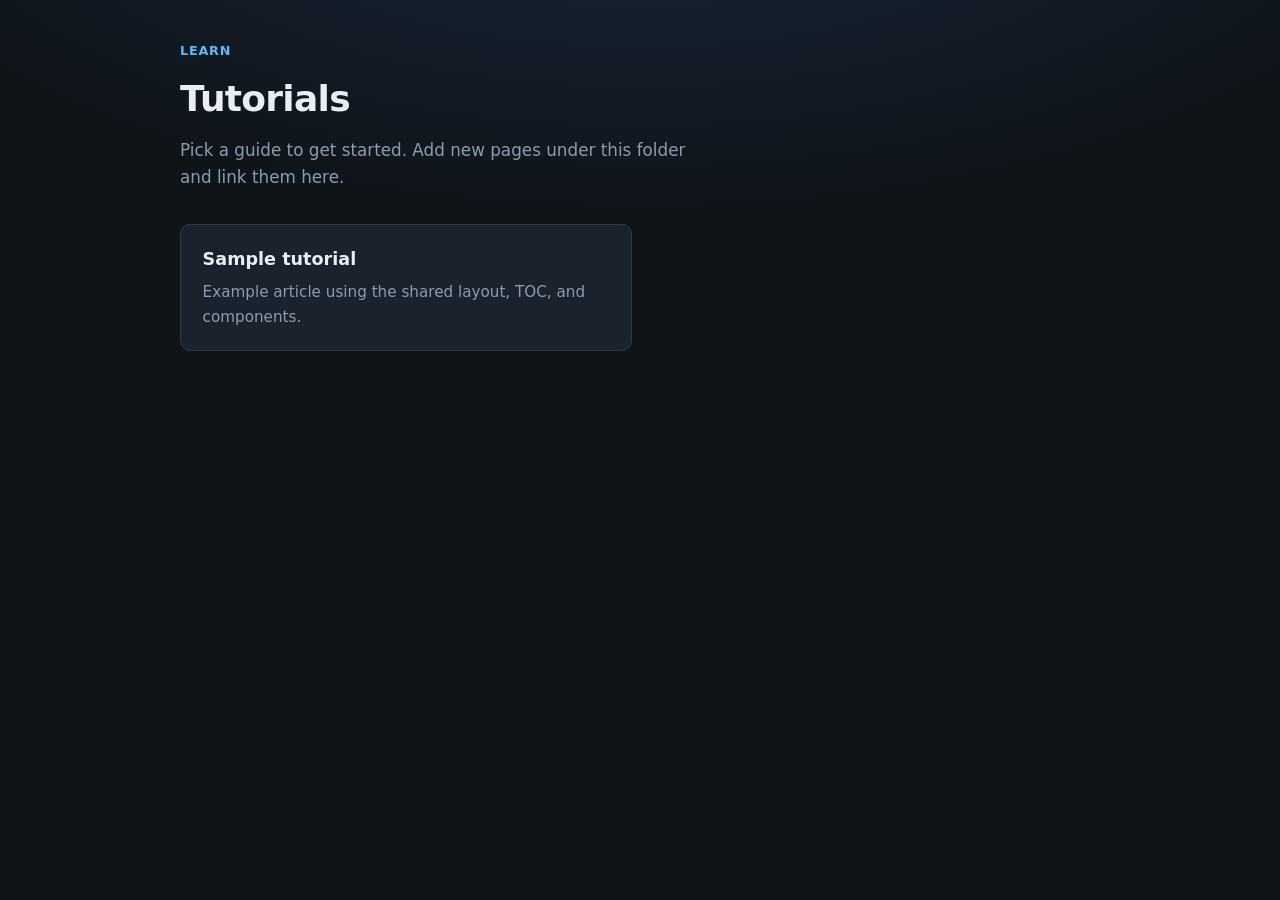
==== tutorial/index.html @ ce8169f1 "Add Adding frame work to started a webpage build." ====
<!DOCTYPE html>
<html lang="en">
  <head>
    <meta charset="utf-8" />
    <meta name="viewport" content="width=device-width, initial-scale=1" />
    <title>Tutorials — Deck Builder</title>
    <link rel="stylesheet" href="css/tutorial.css" />
  </head>
  <body class="tutorial-body">
    <div class="tutorial-hub">
      <p class="tutorial-eyebrow">Learn</p>
      <h1>Tutorials</h1>
      <p class="lede">
        Pick a guide to get started. Add new pages under this folder and link them here.
      </p>
      <div class="tutorial-cards">
        <a class="tutorial-card" href="sample.html">
          <h2>Sample tutorial</h2>
          <p>Example article using the shared layout, TOC, and components.</p>
        </a>
      </div>
    </div>
  </body>
</html>
---- tutorial/css/tutorial.css ----
/**
 * Tutorial page framework — layout, typography, callouts, steps, code blocks.
 * Link from any HTML: <link rel="stylesheet" href="css/tutorial.css" />
 */

:root {
  --t-bg: #0f1419;
  --t-surface: #1a222d;
  --t-border: #2d3a4a;
  --t-text: #e8eef4;
  --t-muted: #8b9cb0;
  --t-accent: #5eb8ff;
  --t-accent-dim: #3d7eb8;
  --t-success: #6bcf7f;
  --t-warning: #e8b84d;
  --t-radius: 10px;
  --t-font: "Segoe UI", system-ui, -apple-system, sans-serif;
  --t-mono: "Cascadia Code", "Consolas", ui-monospace, monospace;
  --t-max: 720px;
  --t-toc: 200px;
}

*,
*::before,
*::after {
  box-sizing: border-box;
}

body.tutorial-body {
  margin: 0;
  min-height: 100vh;
  font-family: var(--t-font);
  font-size: 1.05rem;
  line-height: 1.65;
  color: var(--t-text);
  background: var(--t-bg);
  background-image: radial-gradient(
    ellipse 120% 80% at 50% -20%,
    #1a2840 0%,
    transparent 55%
  );
}

.tutorial-body a {
  color: var(--t-accent);
  text-decoration-thickness: 1px;
  text-underline-offset: 3px;
}

.tutorial-body a:hover {
  color: #8fd4ff;
}

/* ——— Hub (tutorial index) ——— */

.tutorial-hub {
  max-width: 960px;
  margin: 0 auto;
  padding: 2.5rem 1.25rem 4rem;
}

.tutorial-hub h1 {
  margin: 0 0 0.5rem;
  font-size: clamp(1.75rem, 4vw, 2.25rem);
  letter-spacing: -0.02em;
}

.tutorial-hub .lede {
  margin: 0 0 2rem;
  color: var(--t-muted);
  max-width: 50ch;
}

.tutorial-cards {
  display: grid;
  gap: 1rem;
  grid-template-columns: 1fr;
}

@media (min-width: 560px) {
  .tutorial-cards {
    grid-template-columns: repeat(2, 1fr);
  }
}

.tutorial-card {
  display: block;
  padding: 1.25rem 1.35rem;
  border-radius: var(--t-radius);
  background: var(--t-surface);
  border: 1px solid var(--t-border);
  text-decoration: none;
  color: inherit;
  transition: border-color 0.15s ease, box-shadow 0.15s ease;
}

.tutorial-card:hover {
  border-color: var(--t-accent-dim);
  box-shadow: 0 0 0 1px rgba(94, 184, 255, 0.15);
}

.tutorial-card h2 {
  margin: 0 0 0.35rem;
  font-size: 1.1rem;
  font-weight: 650;
  color: var(--t-text);
}

.tutorial-card p {
  margin: 0;
  font-size: 0.95rem;
  color: var(--t-muted);
}

/* ——— Article layout ——— */

.tutorial-wrap {
  max-width: calc(var(--t-max) + var(--t-toc) + 3rem);
  margin: 0 auto;
  padding: 2rem 1.25rem 4rem;
  display: grid;
  grid-template-columns: 1fr;
  gap: 2rem;
}

@media (min-width: 900px) {
  .tutorial-wrap {
    grid-template-columns: var(--t-toc) 1fr;
    align-items: start;
  }
}

.tutorial-toc {
  position: sticky;
  top: 1.5rem;
  padding: 1rem 0;
}

.tutorial-toc h2 {
  margin: 0 0 0.75rem;
  font-size: 0.75rem;
  font-weight: 600;
  letter-spacing: 0.08em;
  text-transform: uppercase;
  color: var(--t-muted);
}

.tutorial-toc ol {
  margin: 0;
  padding-left: 1.15rem;
  font-size: 0.9rem;
  color: var(--t-muted);
}

.tutorial-toc a {
  color: var(--t-muted);
  text-decoration: none;
}

.tutorial-toc a:hover,
.tutorial-toc a.is-active {
  color: var(--t-accent);
}

.tutorial-main {
  min-width: 0;
}

.tutorial-article > header {
  margin-bottom: 2.5rem;
  padding-bottom: 1.5rem;
  border-bottom: 1px solid var(--t-border);
}

.tutorial-eyebrow {
  margin: 0 0 0.5rem;
  font-size: 0.8rem;
  font-weight: 600;
  letter-spacing: 0.06em;
  text-transform: uppercase;
  color: var(--t-accent);
}

.tutorial-article h1 {
  margin: 0 0 0.5rem;
  font-size: clamp(1.75rem, 4vw, 2.25rem);
  font-weight: 700;
  letter-spacing: -0.02em;
  line-height: 1.2;
}

.tutorial-lede {
  margin: 0;
  font-size: 1.1rem;
  color: var(--t-muted);
  max-width: 52ch;
}

.tutorial-section {
  margin-bottom: 2.75rem;
  scroll-margin-top: 1.25rem;
}

.tutorial-section h2 {
  margin: 0 0 1rem;
  font-size: 1.35rem;
  font-weight: 650;
  letter-spacing: -0.02em;
}

.tutorial-section h3 {
  margin: 1.75rem 0 0.65rem;
  font-size: 1.05rem;
  font-weight: 600;
  color: #c5d0dc;
}

.tutorial-section p {
  margin: 0 0 1rem;
}

.tutorial-section ul,
.tutorial-section ol:not(.tutorial-steps) {
  margin: 0 0 1rem;
  padding-left: 1.35rem;
}

.tutorial-section li {
  margin-bottom: 0.35rem;
}

/* Callouts */

.tutorial-callout {
  margin: 1.25rem 0;
  padding: 1rem 1.15rem;
  border-radius: var(--t-radius);
  border-left: 4px solid var(--t-accent);
  background: var(--t-surface);
  font-size: 0.98rem;
}

.tutorial-callout strong:first-child {
  display: block;
  margin-bottom: 0.35rem;
  color: var(--t-accent);
  font-size: 0.85rem;
  letter-spacing: 0.02em;
}

.tutorial-callout.is-tip {
  border-left-color: var(--t-success);
}

.tutorial-callout.is-tip strong:first-child {
  color: var(--t-success);
}

.tutorial-callout.is-warn {
  border-left-color: var(--t-warning);
}

.tutorial-callout.is-warn strong:first-child {
  color: var(--t-warning);
}

/* Code */

.tutorial-body pre,
.tutorial-body code {
  font-family: var(--t-mono);
  font-size: 0.88em;
}

.tutorial-body pre {
  margin: 1rem 0;
  padding: 1rem 1.15rem;
  overflow-x: auto;
  border-radius: var(--t-radius);
  background: #0d1117;
  border: 1px solid var(--t-border);
  line-height: 1.5;
}

/* Numbered steps */

.tutorial-steps {
  counter-reset: tstep;
  list-style: none;
  padding: 0;
  margin: 0;
}

.tutorial-steps > li {
  position: relative;
  margin: 0 0 1.5rem;
  padding-left: 3rem;
  min-height: 2rem;
}

.tutorial-steps > li::before {
  counter-increment: tstep;
  content: counter(tstep);
  position: absolute;
  left: 0;
  top: 0;
  width: 2rem;
  height: 2rem;
  display: flex;
  align-items: center;
  justify-content: center;
  font-size: 0.85rem;
  font-weight: 700;
  color: var(--t-bg);
  background: linear-gradient(145deg, var(--t-accent), var(--t-accent-dim));
  border-radius: 50%;
}

.tutorial-footer {
  margin-top: 3rem;
  padding-top: 1.5rem;
  border-top: 1px solid var(--t-border);
  font-size: 0.95rem;
  color: var(--t-muted);
}

.tutorial-footer p {
  margin: 0 0 0.5rem;
}
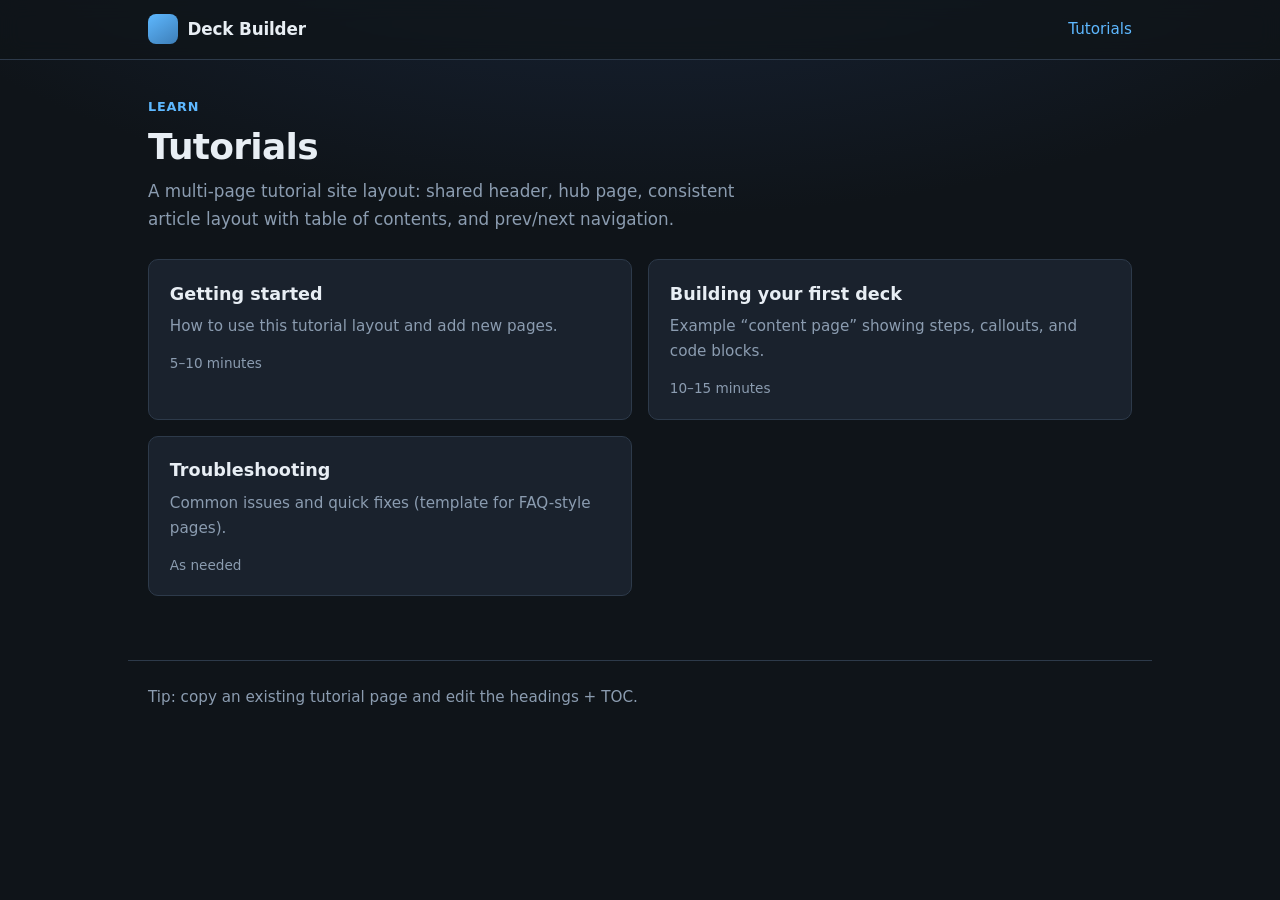
==== commit 51b0321f: "Add adding webpage file with suggested starting layouts" ====
--- a/tutorial/index.html
+++ b/tutorial/index.html
@@ -4,21 +4,53 @@
     <meta charset="utf-8" />
     <meta name="viewport" content="width=device-width, initial-scale=1" />
     <title>Tutorials — Deck Builder</title>
-    <link rel="stylesheet" href="css/tutorial.css" />
+    <link rel="stylesheet" href="assets/tutorial.css" />
   </head>
-  <body class="tutorial-body">
-    <div class="tutorial-hub">
-      <p class="tutorial-eyebrow">Learn</p>
+  <body>
+    <header class="site-topbar">
+      <div class="topbar-inner">
+        <a class="brand" href="../index.html">
+          <span class="brand-badge" aria-hidden="true"></span>
+          <span>Deck Builder</span>
+        </a>
+        <nav class="topbar-links" aria-label="Primary">
+          <a href="index.html" aria-current="page">Tutorials</a>
+        </nav>
+      </div>
+    </header>
+
+    <main class="hub">
+      <p class="eyebrow">Learn</p>
       <h1>Tutorials</h1>
       <p class="lede">
-        Pick a guide to get started. Add new pages under this folder and link them here.
+        A multi-page tutorial site layout: shared header, hub page, consistent
+        article layout with table of contents, and prev/next navigation.
       </p>
-      <div class="tutorial-cards">
-        <a class="tutorial-card" href="sample.html">
-          <h2>Sample tutorial</h2>
-          <p>Example article using the shared layout, TOC, and components.</p>
+
+      <div class="cards">
+        <a class="card" href="getting-started.html">
+          <h2>Getting started</h2>
+          <p>How to use this tutorial layout and add new pages.</p>
+          <div class="meta">5–10 minutes</div>
+        </a>
+
+        <a class="card" href="building-your-first-deck.html">
+          <h2>Building your first deck</h2>
+          <p>Example “content page” showing steps, callouts, and code blocks.</p>
+          <div class="meta">10–15 minutes</div>
+        </a>
+
+        <a class="card" href="troubleshooting.html">
+          <h2>Troubleshooting</h2>
+          <p>Common issues and quick fixes (template for FAQ-style pages).</p>
+          <div class="meta">As needed</div>
         </a>
       </div>
-    </div>
+    </main>
+
+    <footer class="page-footer">
+      <p>Tip: copy an existing tutorial page and edit the headings + TOC.</p>
+    </footer>
   </body>
 </html>
+
--- a/tutorial/assets/tutorial.css
+++ b/tutorial/assets/tutorial.css
@@ -0,0 +1,392 @@
+/* Tutorial website framework (multi-page, static). */
+
+:root {
+  --bg: #0f1419;
+  --surface: #1a222d;
+  --border: #2d3a4a;
+  --text: #e8eef4;
+  --muted: #8b9cb0;
+  --accent: #5eb8ff;
+  --accent-dim: #3d7eb8;
+  --success: #6bcf7f;
+  --warning: #e8b84d;
+  --radius: 10px;
+  --font: "Segoe UI", system-ui, -apple-system, sans-serif;
+  --mono: "Cascadia Code", "Consolas", ui-monospace, monospace;
+  --content: 740px;
+  --toc: 220px;
+}
+
+*,
+*::before,
+*::after {
+  box-sizing: border-box;
+}
+
+body {
+  margin: 0;
+  min-height: 100vh;
+  font-family: var(--font);
+  font-size: 1.05rem;
+  line-height: 1.65;
+  color: var(--text);
+  background: var(--bg);
+  background-image: radial-gradient(
+    ellipse 120% 80% at 50% -20%,
+    #1a2840 0%,
+    transparent 55%
+  );
+}
+
+a {
+  color: var(--accent);
+  text-decoration-thickness: 1px;
+  text-underline-offset: 3px;
+}
+
+a:hover {
+  color: #8fd4ff;
+}
+
+/* Top nav shared by all pages */
+.site-topbar {
+  border-bottom: 1px solid var(--border);
+  background: rgba(15, 20, 25, 0.75);
+  backdrop-filter: blur(10px);
+}
+
+.topbar-inner {
+  max-width: 1024px;
+  margin: 0 auto;
+  padding: 0.9rem 1.25rem;
+  display: flex;
+  align-items: center;
+  justify-content: space-between;
+  gap: 1rem;
+}
+
+.brand {
+  display: inline-flex;
+  align-items: center;
+  gap: 0.6rem;
+  text-decoration: none;
+  color: var(--text);
+  font-weight: 700;
+  letter-spacing: -0.01em;
+}
+
+.brand-badge {
+  width: 30px;
+  height: 30px;
+  border-radius: 8px;
+  background: linear-gradient(145deg, var(--accent), var(--accent-dim));
+}
+
+.topbar-links {
+  display: flex;
+  gap: 0.9rem;
+  align-items: center;
+}
+
+.topbar-links a {
+  color: var(--muted);
+  text-decoration: none;
+  font-size: 0.95rem;
+}
+
+.topbar-links a:hover,
+.topbar-links a[aria-current="page"] {
+  color: var(--accent);
+}
+
+/* Hub (tutorial index) */
+.hub {
+  max-width: 1024px;
+  margin: 0 auto;
+  padding: 2.25rem 1.25rem 4rem;
+}
+
+.eyebrow {
+  margin: 0 0 0.5rem;
+  font-size: 0.8rem;
+  font-weight: 650;
+  letter-spacing: 0.06em;
+  text-transform: uppercase;
+  color: var(--accent);
+}
+
+.hub h1 {
+  margin: 0 0 0.65rem;
+  font-size: clamp(1.75rem, 4vw, 2.25rem);
+  letter-spacing: -0.02em;
+  line-height: 1.2;
+}
+
+.lede {
+  margin: 0 0 1.6rem;
+  color: var(--muted);
+  max-width: 60ch;
+}
+
+.cards {
+  display: grid;
+  gap: 1rem;
+  grid-template-columns: 1fr;
+}
+
+@media (min-width: 700px) {
+  .cards {
+    grid-template-columns: repeat(2, minmax(0, 1fr));
+  }
+}
+
+.card {
+  display: block;
+  padding: 1.2rem 1.3rem;
+  border-radius: var(--radius);
+  background: var(--surface);
+  border: 1px solid var(--border);
+  text-decoration: none;
+  color: inherit;
+  transition: border-color 0.15s ease, box-shadow 0.15s ease, transform 0.15s ease;
+}
+
+.card:hover {
+  border-color: var(--accent-dim);
+  box-shadow: 0 0 0 1px rgba(94, 184, 255, 0.15);
+  transform: translateY(-1px);
+}
+
+.card h2 {
+  margin: 0 0 0.35rem;
+  font-size: 1.1rem;
+  font-weight: 700;
+}
+
+.card p {
+  margin: 0;
+  font-size: 0.95rem;
+  color: var(--muted);
+}
+
+.meta {
+  margin-top: 0.8rem;
+  font-size: 0.85rem;
+  color: var(--muted);
+}
+
+/* Article layout with TOC */
+.wrap {
+  max-width: calc(var(--content) + var(--toc) + 3rem);
+  margin: 0 auto;
+  padding: 2rem 1.25rem 4rem;
+  display: grid;
+  grid-template-columns: 1fr;
+  gap: 2rem;
+}
+
+@media (min-width: 980px) {
+  .wrap {
+    grid-template-columns: var(--toc) 1fr;
+    align-items: start;
+  }
+}
+
+.toc {
+  position: sticky;
+  top: 1.25rem;
+  padding: 1rem 0;
+}
+
+.toc h2 {
+  margin: 0 0 0.75rem;
+  font-size: 0.75rem;
+  font-weight: 650;
+  letter-spacing: 0.08em;
+  text-transform: uppercase;
+  color: var(--muted);
+}
+
+.toc ol {
+  margin: 0;
+  padding-left: 1.15rem;
+  font-size: 0.92rem;
+  color: var(--muted);
+}
+
+.toc a {
+  color: var(--muted);
+  text-decoration: none;
+}
+
+.toc a:hover,
+.toc a.is-active {
+  color: var(--accent);
+}
+
+main {
+  min-width: 0;
+}
+
+article > header {
+  margin-bottom: 2.25rem;
+  padding-bottom: 1.35rem;
+  border-bottom: 1px solid var(--border);
+}
+
+h1 {
+  margin: 0 0 0.5rem;
+  font-size: clamp(1.75rem, 4vw, 2.25rem);
+  font-weight: 800;
+  letter-spacing: -0.02em;
+  line-height: 1.2;
+}
+
+section {
+  margin-bottom: 2.75rem;
+  scroll-margin-top: 1.25rem;
+}
+
+section h2 {
+  margin: 0 0 1rem;
+  font-size: 1.35rem;
+  font-weight: 750;
+  letter-spacing: -0.02em;
+}
+
+section h3 {
+  margin: 1.6rem 0 0.6rem;
+  font-size: 1.05rem;
+  font-weight: 700;
+  color: #c5d0dc;
+}
+
+p {
+  margin: 0 0 1rem;
+}
+
+ul,
+ol:not(.steps) {
+  margin: 0 0 1rem;
+  padding-left: 1.35rem;
+}
+
+li {
+  margin-bottom: 0.35rem;
+}
+
+/* Callouts */
+.callout {
+  margin: 1.15rem 0;
+  padding: 1rem 1.15rem;
+  border-radius: var(--radius);
+  border-left: 4px solid var(--accent);
+  background: var(--surface);
+  font-size: 0.98rem;
+}
+
+.callout strong:first-child {
+  display: block;
+  margin-bottom: 0.35rem;
+  color: var(--accent);
+  font-size: 0.85rem;
+  letter-spacing: 0.02em;
+}
+
+.callout.tip {
+  border-left-color: var(--success);
+}
+
+.callout.tip strong:first-child {
+  color: var(--success);
+}
+
+.callout.warn {
+  border-left-color: var(--warning);
+}
+
+.callout.warn strong:first-child {
+  color: var(--warning);
+}
+
+/* Code */
+pre,
+code {
+  font-family: var(--mono);
+  font-size: 0.88em;
+}
+
+pre {
+  margin: 1rem 0;
+  padding: 1rem 1.15rem;
+  overflow-x: auto;
+  border-radius: var(--radius);
+  background: #0d1117;
+  border: 1px solid var(--border);
+  line-height: 1.5;
+}
+
+/* Numbered steps */
+.steps {
+  counter-reset: step;
+  list-style: none;
+  padding: 0;
+  margin: 0;
+}
+
+.steps > li {
+  position: relative;
+  margin: 0 0 1.5rem;
+  padding-left: 3rem;
+  min-height: 2rem;
+}
+
+.steps > li::before {
+  counter-increment: step;
+  content: counter(step);
+  position: absolute;
+  left: 0;
+  top: 0;
+  width: 2rem;
+  height: 2rem;
+  display: flex;
+  align-items: center;
+  justify-content: center;
+  font-size: 0.85rem;
+  font-weight: 800;
+  color: var(--bg);
+  background: linear-gradient(145deg, var(--accent), var(--accent-dim));
+  border-radius: 50%;
+}
+
+/* Prev/next */
+.pager {
+  margin-top: 3rem;
+  padding-top: 1.5rem;
+  border-top: 1px solid var(--border);
+  display: flex;
+  justify-content: space-between;
+  gap: 1rem;
+  flex-wrap: wrap;
+  color: var(--muted);
+  font-size: 0.95rem;
+}
+
+.pager a {
+  text-decoration: none;
+  color: var(--muted);
+}
+
+.pager a:hover {
+  color: var(--accent);
+}
+
+.page-footer {
+  max-width: 1024px;
+  margin: 0 auto;
+  padding: 1.5rem 1.25rem 2rem;
+  border-top: 1px solid var(--border);
+  color: var(--muted);
+  font-size: 0.95rem;
+}
+
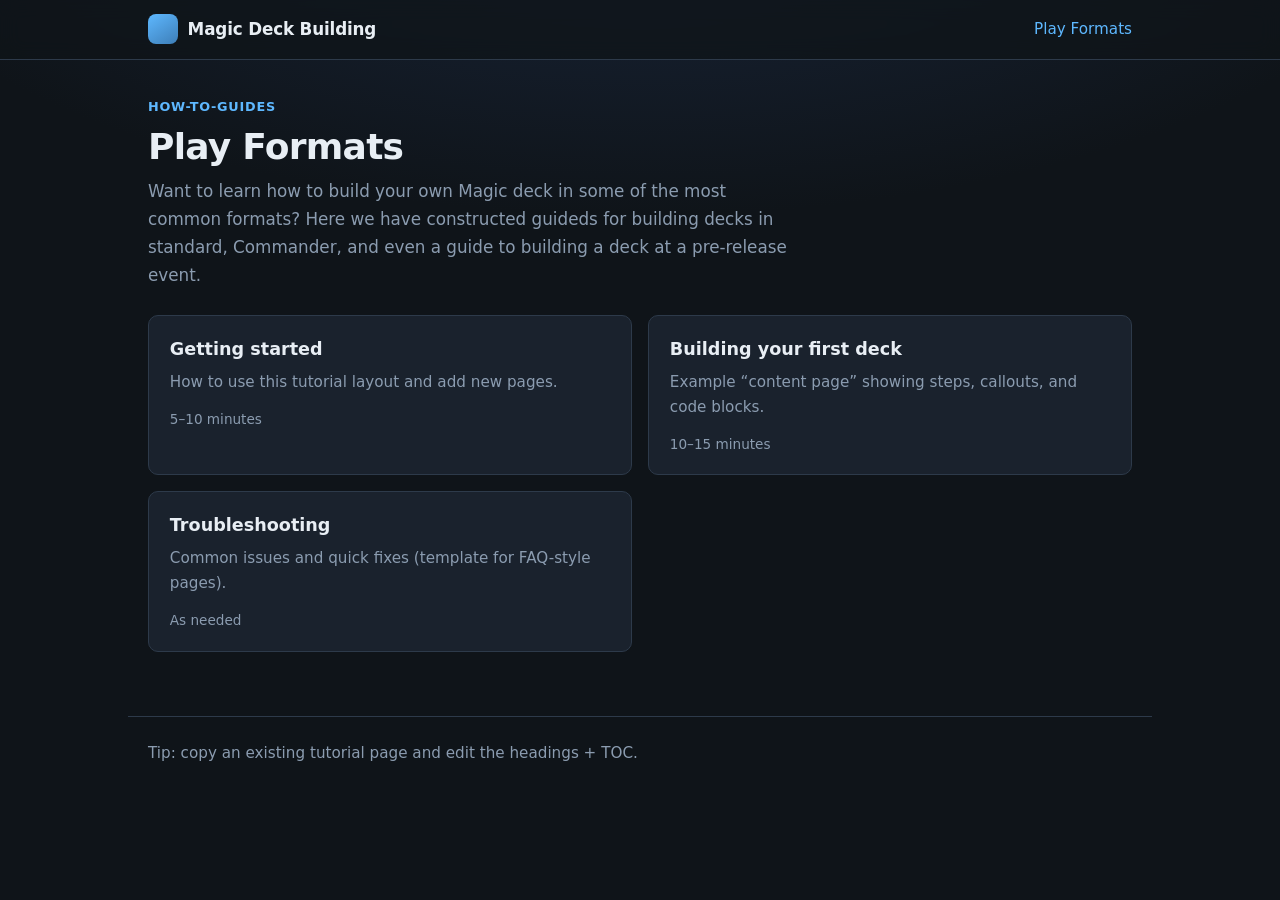
==== commit ca48c737: "edit Adding content to main page" ====
--- a/tutorial/index.html
+++ b/tutorial/index.html
@@ -3,7 +3,7 @@
   <head>
     <meta charset="utf-8" />
     <meta name="viewport" content="width=device-width, initial-scale=1" />
-    <title>Tutorials — Deck Builder</title>
+    <title>How to Build a Magic: The Gathering Deck</title>
     <link rel="stylesheet" href="assets/tutorial.css" />
   </head>
   <body>
@@ -11,20 +11,20 @@
       <div class="topbar-inner">
         <a class="brand" href="../index.html">
           <span class="brand-badge" aria-hidden="true"></span>
-          <span>Deck Builder</span>
+          <span>Magic Deck Building</span>
         </a>
         <nav class="topbar-links" aria-label="Primary">
-          <a href="index.html" aria-current="page">Tutorials</a>
+          <a href="index.html" aria-current="page">Play Formats</a>
         </nav>
       </div>
     </header>
 
     <main class="hub">
-      <p class="eyebrow">Learn</p>
-      <h1>Tutorials</h1>
+      <p class="eyebrow">How-To-Guides</p>
+      <h1>Play Formats</h1>
       <p class="lede">
-        A multi-page tutorial site layout: shared header, hub page, consistent
-        article layout with table of contents, and prev/next navigation.
+        Want to learn how to build your own Magic deck in some of the most common formats?
+Here we have constructed guideds for building decks in standard, Commander, and even a guide to building a deck at a pre-release event.
       </p>
 
       <div class="cards">
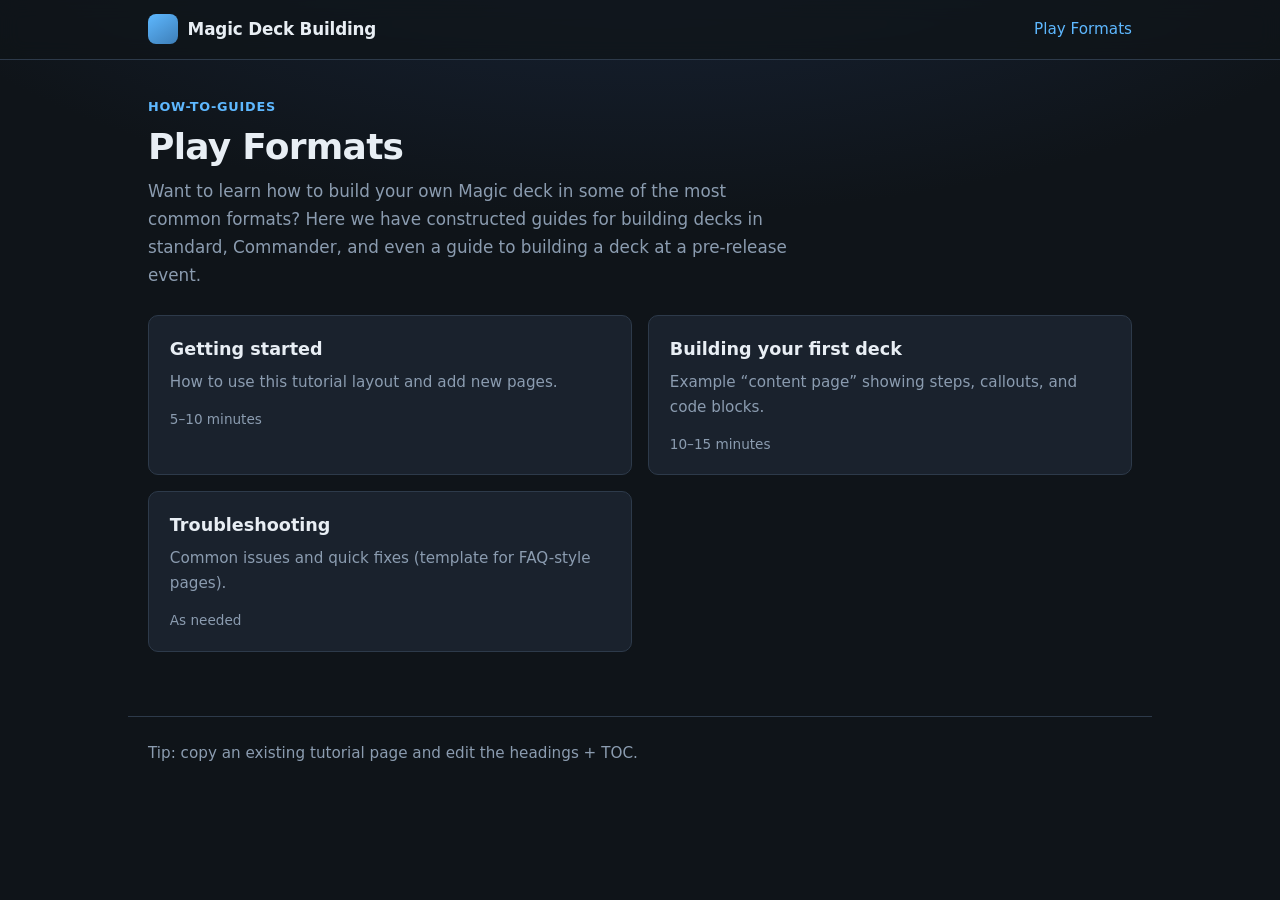
==== commit b05282f7: "edit fixed typo" ====
--- a/tutorial/index.html
+++ b/tutorial/index.html
@@ -24,7 +24,7 @@
       <h1>Play Formats</h1>
       <p class="lede">
         Want to learn how to build your own Magic deck in some of the most common formats?
-Here we have constructed guideds for building decks in standard, Commander, and even a guide to building a deck at a pre-release event.
+Here we have constructed guides for building decks in standard, Commander, and even a guide to building a deck at a pre-release event.
       </p>
 
       <div class="cards">
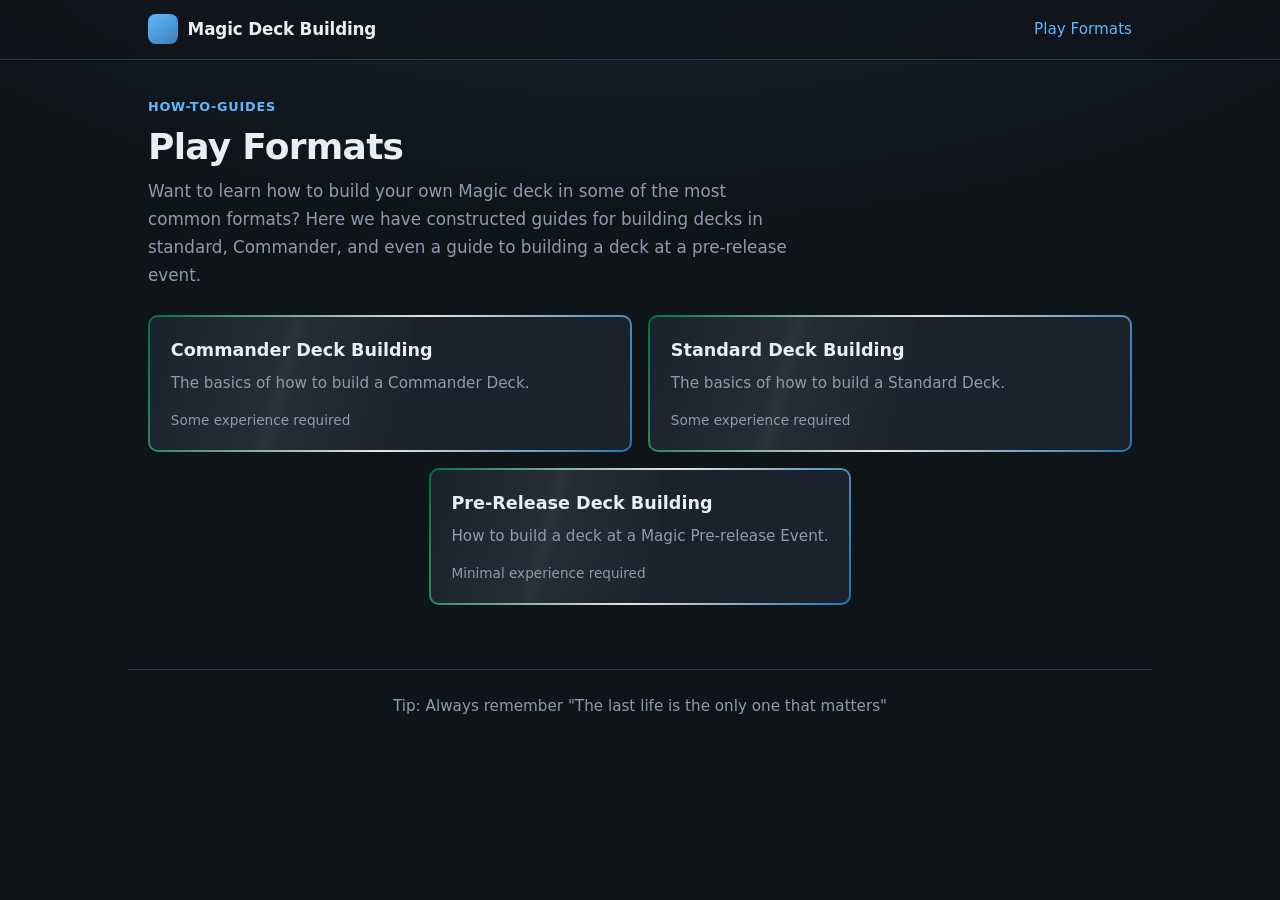
==== commit 8b378d7e: "Edit Editing Main page layout and typos" ====
--- a/tutorial/index.html
+++ b/tutorial/index.html
@@ -29,27 +29,27 @@
 
       <div class="cards">
         <a class="card" href="getting-started.html">
-          <h2>Getting started</h2>
-          <p>How to use this tutorial layout and add new pages.</p>
-          <div class="meta">5–10 minutes</div>
+          <h2>Commander Deck Building</h2>
+          <p>The basics of how to build a Commander Deck.</p>
+          <div class="meta">Some experience required</div>
         </a>
 
         <a class="card" href="building-your-first-deck.html">
-          <h2>Building your first deck</h2>
-          <p>Example “content page” showing steps, callouts, and code blocks.</p>
-          <div class="meta">10–15 minutes</div>
+          <h2>Standard Deck Building</h2>
+          <p>The basics of how to build a Standard Deck.</p>
+          <div class="meta">Some experience required</div>
         </a>
 
         <a class="card" href="troubleshooting.html">
-          <h2>Troubleshooting</h2>
-          <p>Common issues and quick fixes (template for FAQ-style pages).</p>
-          <div class="meta">As needed</div>
+          <h2>Pre-Release Deck Building</h2>
+          <p>How to build a deck at a Magic Pre-release Event.</p>
+          <div class="meta">Minimal experience required</div>
         </a>
       </div>
     </main>
 
     <footer class="page-footer">
-      <p>Tip: copy an existing tutorial page and edit the headings + TOC.</p>
+      <p>Tip: Always remember "The last life is the only one that matters" </p>
     </footer>
   </body>
 </html>
--- a/tutorial/assets/tutorial.css
+++ b/tutorial/assets/tutorial.css
@@ -138,23 +138,121 @@
   .cards {
     grid-template-columns: repeat(2, minmax(0, 1fr));
   }
+
+  /* Odd last row (e.g. third of three): center so it doesn’t hug the left column */
+  .cards .card:last-child:nth-child(odd) {
+    grid-column: 1 / -1;
+    justify-self: center;
+    max-width: calc((100% - 1rem) / 2);
+  }
+}
+
+@keyframes card-rainbow-shift {
+  0% {
+    background-position: 0% 0%, 0% 50%;
+  }
+  100% {
+    background-position: 0% 0%, 200% 50%;
+  }
+}
+
+@keyframes card-shine {
+  0% {
+    transform: translateX(-120%) skewX(-12deg);
+  }
+  100% {
+    transform: translateX(120%) skewX(-12deg);
+  }
 }
 
 .card {
   display: block;
+  position: relative;
   padding: 1.2rem 1.3rem;
   border-radius: var(--radius);
-  background: var(--surface);
-  border: 1px solid var(--border);
+  overflow: hidden;
+  border: 2px solid transparent;
+  background-image: linear-gradient(var(--surface), var(--surface)),
+    linear-gradient(
+      110deg,
+      #00733e,
+      #e8e4dc,
+      #0e68ab,
+      #3d3538,
+      #c8202e,
+      #00733e
+    );
+  background-size: 100% 100%, 280% 100%;
+  background-origin: padding-box, border-box;
+  background-clip: padding-box, border-box;
   text-decoration: none;
   color: inherit;
-  transition: border-color 0.15s ease, box-shadow 0.15s ease, transform 0.15s ease;
+  animation: card-rainbow-shift 10s linear infinite;
+  transition: transform 0.22s ease, box-shadow 0.22s ease, filter 0.22s ease;
+}
+
+.card::after {
+  content: "";
+  position: absolute;
+  top: 0;
+  bottom: 0;
+  left: 0;
+  width: 55%;
+  z-index: 0;
+  background: linear-gradient(
+    105deg,
+    transparent 0%,
+    rgba(255, 255, 255, 0.06) 45%,
+    rgba(255, 255, 255, 0.1) 50%,
+    rgba(255, 255, 255, 0.06) 55%,
+    transparent 100%
+  );
+  pointer-events: none;
+  opacity: 0.75;
+  animation: card-shine 4.5s ease-in-out infinite;
+}
+
+.card > * {
+  position: relative;
+  z-index: 1;
 }
 
 .card:hover {
-  border-color: var(--accent-dim);
-  box-shadow: 0 0 0 1px rgba(94, 184, 255, 0.15);
-  transform: translateY(-1px);
+  transform: translateY(-3px);
+  filter: brightness(1.06);
+  box-shadow: 0 12px 28px rgba(0, 0, 0, 0.35),
+    0 0 0 1px rgba(94, 184, 255, 0.12), 0 0 32px rgba(94, 184, 255, 0.18);
+  animation-duration: 4s;
+}
+
+.card:hover::after {
+  animation-duration: 2.2s;
+}
+
+.card:focus-visible {
+  outline: 2px solid var(--accent);
+  outline-offset: 3px;
+}
+
+@media (prefers-reduced-motion: reduce) {
+  .card,
+  .card::after {
+    animation: none;
+  }
+
+  .card {
+    background: var(--surface);
+    border: 1px solid var(--border);
+  }
+
+  .card::after {
+    display: none;
+  }
+
+  .card:hover {
+    transform: none;
+    filter: none;
+  }
 }
 
 .card h2 {
@@ -388,5 +486,6 @@
   border-top: 1px solid var(--border);
   color: var(--muted);
   font-size: 0.95rem;
-}
-
+  text-align: center;
+}
+
